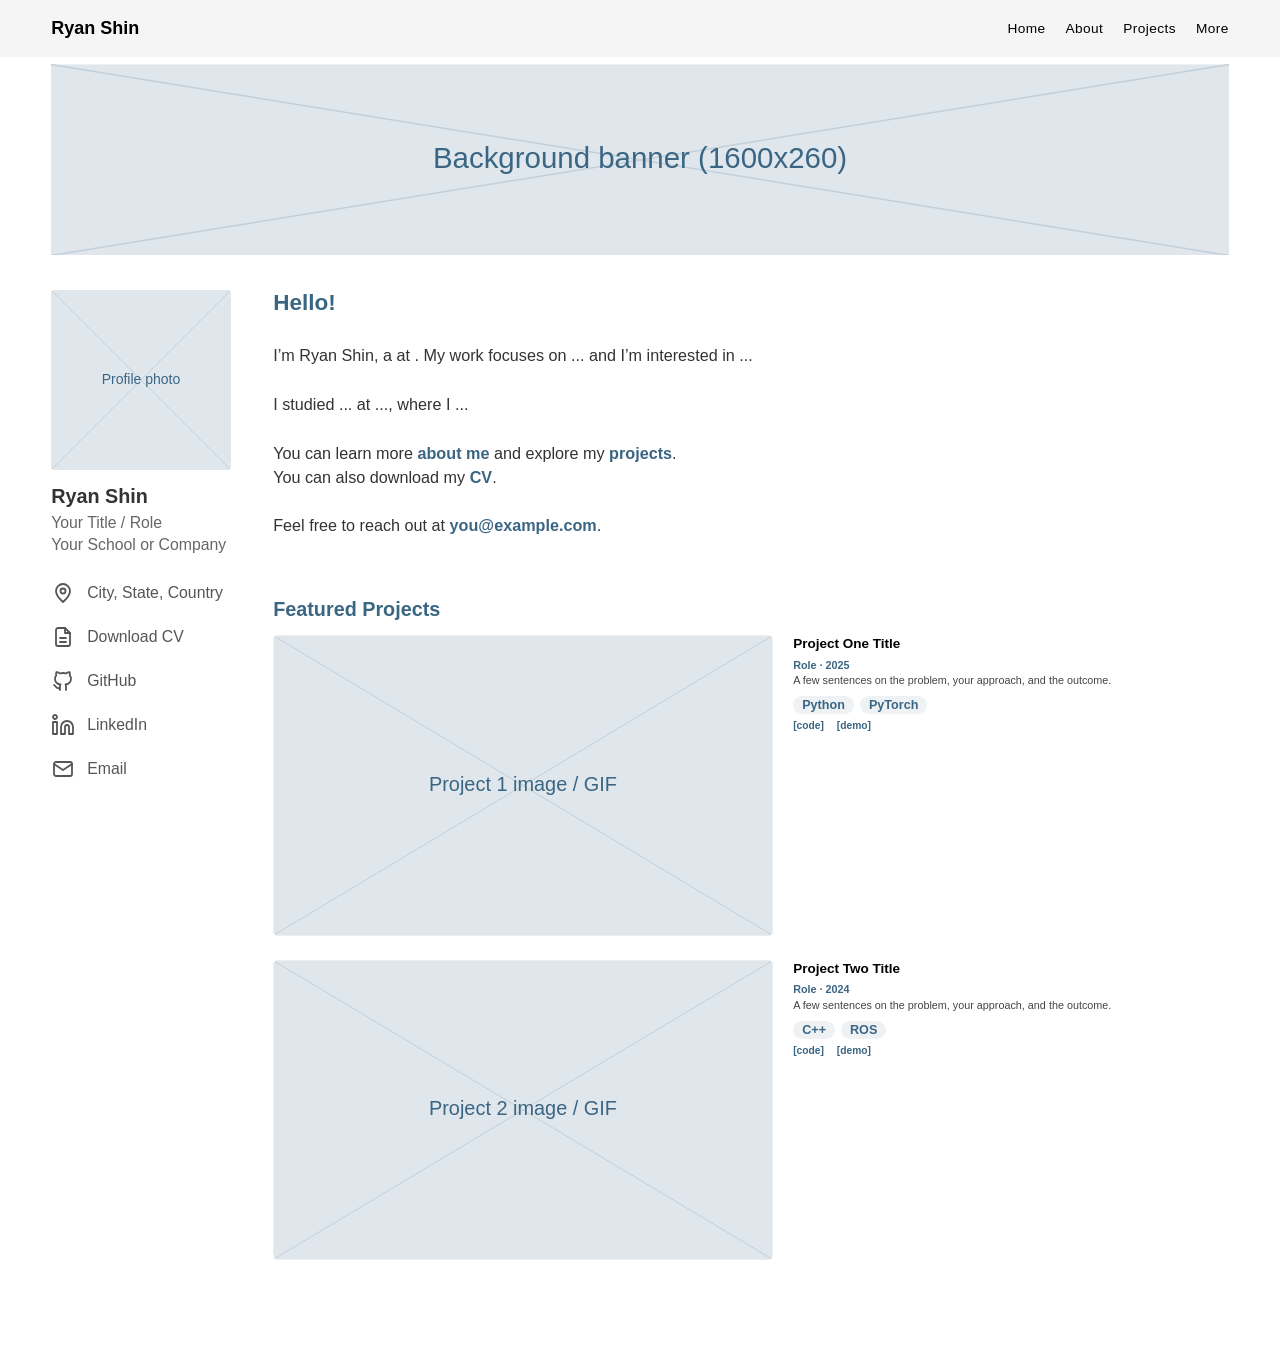
==== index.html @ 27a2eb21 "current" ====
<!DOCTYPE html>
<html lang="en">
<head>
  <meta charset="UTF-8" />
  <title>Ryan Shin</title>
  <meta name="viewport" content="width=device-width, initial-scale=1.0" />
  <meta name="description" content="Ryan Shin - personal website. TODO: write a one-sentence description of yourself." />
  <link rel="stylesheet" href="assets/css/style.css" />
</head>

<body class="home-page">
  <header class="top-nav">
    <div class="top-nav-inner">
      <a class="site-title" href="index.html">Ryan Shin</a>

      <nav class="nav-links">
        <a href="index.html">Home</a>
        <a href="about.html">About</a>
        <a href="projects.html" class="desktop-only">Projects</a>
        <a href="more.html" class="desktop-only">More</a>

        <button class="hamburger-btn" aria-label="Menu" type="button">
          <span></span><span></span><span></span>
        </button>
      </nav>
    </div>

    <div class="mobile-dropdown" id="mobileMenu">
      <a href="index.html">Home</a>
      <a href="about.html">About</a>
      <a href="projects.html">Projects</a>
      <a href="more.html">More</a>
    </div>
  </header>

  <!-- Banner image: replace assets/img/background.svg (or point to a .jpg) -->
  <div class="background">
    <div class="background-inner">
      <img src="assets/img/background.svg" alt="Background image" class="background-img" />
    </div>
  </div>

  <div class="page-wrapper" id="home">
    <aside class="sidebar">
      <div class="profile-card">
        <!-- Profile photo: replace assets/img/profile.svg (or point to a .jpg) -->
        <img src="assets/img/profile.svg" alt="Profile photo of Ryan Shin" class="profile-photo" />
        <div class="profile-name">Ryan Shin</div>

        <div class="profile-role">
          Your Title / Role<br />
          Your School or Company
        </div>

        <button class="related-links-btn" id="relatedLinksBtn">Related Links</button>

        <ul class="profile-info" id="profileInfoList">
          <li>
            <img src="assets/img/map_pin_icon.svg" alt="Location" class="inline-icon" />
            <span>City, State, Country</span>
          </li>

          <li>
            <a href="assets/files/cv.pdf" target="_blank" rel="noopener noreferrer" class="sidebar-link">
              <img src="assets/img/cv_icon.svg" alt="CV" class="inline-icon" />
              Download CV
            </a>
          </li>

          <li>
            <a href="https://github.com/ryan-shin14" target="_blank" rel="noopener noreferrer" class="sidebar-link">
              <img src="assets/img/github_icon.svg" alt="GitHub" class="inline-icon" />
              GitHub
            </a>
          </li>

          <li>
            <a href="https://www.linkedin.com/in/your-handle/" target="_blank" rel="noopener noreferrer" class="sidebar-link">
              <img src="assets/img/linkedin_icon.svg" alt="LinkedIn" class="inline-icon" />
              LinkedIn
            </a>
          </li>

          <li>
            <a href="mailto:you@example.com" class="sidebar-link">
              <img src="assets/img/mail_icon.svg" alt="Email" class="inline-icon" />
              Email
            </a>
          </li>
        </ul>
      </div>
    </aside>

    <main class="content">
      <section class="section" id="about">
        <h2 class="section-title">Hello!</h2>

        <p>
          I’m Ryan Shin, a <!-- TODO: role --> at <!-- TODO: school / company -->.
          <!-- TODO: 2-3 sentences on what you work on and what you care about. -->
          My work focuses on ... and I’m interested in ...
        </p>

        <p>
          <!-- TODO: background sentence (education, past experience, etc.) -->
          I studied ... at ..., where I ...
        </p>

        <p>
          You can learn more <a href="about.html">about me</a> and explore my
          <a href="projects.html">projects</a>.<br />
          You can also download my
          <a href="assets/files/cv.pdf" target="_blank" rel="noopener noreferrer">CV</a>.
        </p>

        <p>
          Feel free to reach out at
          <a href="mailto:you@example.com">you@example.com</a>.
        </p>
      </section>

      <section class="section" id="featured">
        <h2 class="section-title">Featured Projects</h2>

        <div class="highlight-list">
          <article class="highlight-item">
            <img src="assets/img/project1.svg" alt="Project One Title" class="highlight-thumb" />
            <div>
              <div class="highlight-title">Project One Title</div>
              <div class="highlight-authors">
                <span class="highlight-bold-blue">Role &middot; 2025</span><br />
                A few sentences on the problem, your approach, and the outcome.
              </div>
              <div class="tag-list"><span class="tag">Python</span><span class="tag">PyTorch</span></div>
              <div class="highlight-links">
                <a href="https://github.com/ryan-shin14" target="_blank" rel="noopener noreferrer">[code]</a>
                <a href="#" target="_blank" rel="noopener noreferrer">[demo]</a>
              </div>
            </div>
          </article>

          <article class="highlight-item">
            <img src="assets/img/project2.svg" alt="Project Two Title" class="highlight-thumb" />
            <div>
              <div class="highlight-title">Project Two Title</div>
              <div class="highlight-authors">
                <span class="highlight-bold-blue">Role &middot; 2024</span><br />
                A few sentences on the problem, your approach, and the outcome.
              </div>
              <div class="tag-list"><span class="tag">C++</span><span class="tag">ROS</span></div>
              <div class="highlight-links">
                <a href="https://github.com/ryan-shin14" target="_blank" rel="noopener noreferrer">[code]</a>
                <a href="#" target="_blank" rel="noopener noreferrer">[demo]</a>
              </div>
            </div>
          </article>

        </div>
      </section>
    </main>
  </div>

  <script src="assets/js/main.js"></script>
</body>
</html>
---- assets/css/style.css ----
/* =========================================================
   assets/css/style.css
   ========================================================= */

/* =========================
   Global / Variables
   ========================= */
:root{
  --bg:#ffffff;
  --text:#333;
  --accent:#007acc;
  --navbar-bg:#f5f5f5;

  /* Shared heading / link color: change this to re-theme the site */
  --unified-blue:#3b6683;

  /* Container width */
  --container-max:1600px;
  --container-side-pad:clamp(16px,2vw,40px);
  --container-width:min(var(--container-max),96vw);

  /* Fixed header height */
  --nav-h:56px;

  /* Modal */
  --modal-radius:12px;
}

*{box-sizing:border-box;margin:0;padding:0;}

/* Fluid font size */
html{
  font-size:clamp(15px,0.35vw + 14px,18px);
  -webkit-text-size-adjust:100%;
  text-size-adjust:100%;
}

html,body{height:100%;}

body{
  font-family:-apple-system,BlinkMacSystemFont,"Segoe UI",Roboto,"Helvetica Neue",Arial,sans-serif;
  background:var(--bg);
  color:var(--text);
  overflow-x:hidden;
  padding-top:var(--nav-h); /* room for fixed header */
}

body.modal-open{ overflow:hidden; }

a{color:var(--accent);text-decoration:none;}
a:hover{text-decoration:underline;}

/* =========================
   Top Navigation (fixed)
   ========================= */
.top-nav{
  position:fixed;
  top:0;left:0;right:0;
  z-index:100;
  background:var(--navbar-bg);
  transition:background-color .2s ease;
  border-bottom:1px solid transparent;
}

.top-nav.scrolled{
  background:#f0f0f0;
  border-bottom:1px solid #eaeaea;
}

.top-nav-inner{
  max-width:var(--container-width);
  margin:0 auto;
  height:var(--nav-h);
  padding:0 var(--container-side-pad);
  display:flex;
  align-items:center;
  justify-content:space-between;
}

.site-title{
  font-weight:600;
  font-size:1rem;
  color:#000;
  text-decoration:none;
}
.site-title:hover{ text-decoration:none; opacity:.9; }

.nav-links{
  display:flex;
  align-items:center;
}

.nav-links a{
  margin-left:20px;
  font-size:.76rem;
  color:#000;
  letter-spacing:.03em;
}

/* Mobile-only elements */
.hamburger-btn{
  display:none;
  flex-direction:column;
  justify-content:space-between;
  width:24px;
  height:18px;
  background:none;
  border:none;
  cursor:pointer;
  padding:0;
  margin-left:20px;
}
.hamburger-btn span{
  width:100%;
  height:2px;
  background-color:#333;
  border-radius:2px;
}

.mobile-dropdown{ display:none; }

/* =========================
   Background banner
   ========================= */
.background{ width:100%; background:#fff; }

.background-inner{
  max-width:var(--container-width);
  margin:8px auto 0;
  padding:0 var(--container-side-pad);
}

.background-img{
  width:100%;
  display:block;
  max-height:260px;
  object-fit:cover;
}

/* =========================
   Layout
   ========================= */
.page-wrapper{
  max-width:var(--container-width);
  margin:0 auto;
  padding:35px var(--container-side-pad) 60px;
  display:grid;
  grid-template-columns:220px 1fr;
  gap:2px;
}

.sidebar{ position:relative; }

.profile-card{
  position:sticky;
  top:calc(var(--nav-h) + 32px);
  background:transparent;
  padding:0;
  text-align:left;
}

.profile-photo{
  display:block;
  max-width:180px;
  width:100%;
  border-radius:4px;
  object-fit:cover;
  margin:0 0 15px 0;
}

.profile-name{
  font-weight:700;
  font-size:1.1rem;
  margin-bottom:4px;
}

.profile-role{
  font-size:clamp(.78rem,.25vw + .70rem,.95rem);
  color:#666;
  margin-bottom:24px;
  line-height:1.4;
}

/* Mobile-only button */
.related-links-btn{
  display:none;
  width:100%;
  padding:10px;
  background-color:#fff;
  border:1px solid #ccc;
  border-radius:4px;
  font-size:.9rem;
  font-weight:600;
  color:#333;
  cursor:pointer;
  text-align:center;
  margin-bottom:15px;
}

.profile-info{
  list-style:none;
  font-size:clamp(.78rem,.25vw + .70rem,.95rem);
  color:#555;
  display:flex;
  flex-direction:column;
  gap:20px;
}

.profile-info li{
  display:flex;
  align-items:center;
  gap:12px;
}

.inline-icon{
  width:24px;
  height:24px;
  object-fit:contain;
  flex-shrink:0;
}

.sidebar-link{
  color:#555;
  text-decoration:none;
  display:flex;
  align-items:center;
  gap:12px;
  font-size:inherit;
}
.sidebar-link:hover{
  color:var(--accent);
  text-decoration:underline;
}

.content{ min-width:0; }

/* =========================
   Sections / Typography
   ========================= */
.section{ margin-bottom:40px; }
.section + .section{ margin-top:16px; }

.section-title{
  font-size:1.1rem;
  font-weight:700;
  margin-bottom:14px;
  color:var(--unified-blue);
}

.section p{
  font-size:.9rem;
  line-height:1.7;
  margin-bottom:.7em;
}

/* Home "Hello!" section */
#about .section-title{
  margin-bottom:1.2em;
  font-size:1.25rem;
}
#about a{
  font-weight:750;
  color:var(--unified-blue);
}
#about p{
  line-height:1.5;
  margin-bottom:1.5em;
  text-align:left;
}

#featured{ margin-top:60px; }
#featured .section-title{ font-weight:650; }

/* Subpage titles */
.about-page .section-title,
.projects-page .section-title,
.more-page .section-title{ font-weight:650; }

/* =========================
   Featured / project list (Home + Projects)
   ========================= */
.highlight-list{
  display:flex;
  flex-direction:column;
  gap:24px;
}

.highlight-item{
  display:grid;
  grid-template-columns:500px 1fr;
  gap:20px;
  align-items:start;
}

.highlight-thumb{
  width:100%;
  border-radius:4px;
  object-fit:cover;
  display:block;
  border:1px solid #eee;
}

.highlight-title{
  font-weight:600;
  font-size:.75rem;
  margin-bottom:4px;
  color:#000;
  line-height:1.4;
}

.highlight-authors{
  font-size:.6rem;
  color:#444;
  margin-bottom:6px;
  line-height:1.4;
}

.highlight-bold-blue{
  font-weight:750;
  color:var(--unified-blue);
}

.highlight-links{
  margin-top:6px;
  font-size:.57rem;
}
.highlight-links a{
  margin-right:10px;
  font-weight:600;
  color:var(--unified-blue);
}

/* Larger text variant used on the Projects page */
.projects-page .highlight-title{ font-size:.95rem; }
.projects-page .highlight-authors{ font-size:.8rem; line-height:1.6; }
.projects-page .highlight-links{ font-size:.8rem; }

.tag-list{
  display:flex;
  flex-wrap:wrap;
  gap:6px;
  margin:8px 0 2px;
}
.tag{
  font-size:.7rem;
  padding:2px 9px;
  border-radius:999px;
  background:#eef2f5;
  color:var(--unified-blue);
  font-weight:600;
}

/* =========================
   CV-style tables (About)
   ========================= */
.cv-table{
  width:100%;
  border-collapse:collapse;
  background:#fff;
}

.cv-table thead th{
  text-align:left;
  background:#f0f0f0;
  color:#333;
  font-weight:700;
  font-size:.9rem;
  padding:12px 14px;
  border-bottom:2px solid #cfcfcf;
}

.cv-table tbody td{
  padding:14px;
  border-bottom:1px solid #d9d9d9;
  vertical-align:top;
  font-size:.9rem;
}

.cv-period{
  width:140px;
  color:#555;
  font-weight:500;
  white-space:nowrap;
}

.cv-role{
  font-weight:750;
  color:var(--unified-blue);
  margin-bottom:4px;
}

.cv-line{ color:#444; margin-top:2px; }
.cv-muted{ color:#666; margin-top:4px; }

.cv-bullets{
  margin-top:6px;
  margin-left:1.2rem;
  padding-left:0;
}
.cv-bullets li{ margin:3px 0; }

.interest-list{
  margin-left:1.2rem;
  padding-left:1.2rem;
  font-size:.9rem;
}
.interest-list li{ margin:4px 0; }

/* =========================
   Photo grid (More page)
   ========================= */
.photo-grid{
  display:grid;
  grid-template-columns:1fr 1fr;
  gap:22px;
  width:75%;
  align-items:start;
}

figure.photo-card{ margin:0; min-width:0; }

.photo-card img{
  width:100%;
  display:block;
  border-radius:8px;
  aspect-ratio:16 / 9;
  object-fit:cover;
  background:#eee;
}

.photo-caption{
  margin-top:10px;
  font-size:.9rem;
  line-height:1.7;
  font-weight:650;
  color:#111;
}

/* =========================
   Popup / Modal
   ========================= */
.ui-backdrop{
  position:fixed;
  inset:0;
  background:rgba(0,0,0,.32);
  z-index:900;
  display:none;
  opacity:0;
  transition:opacity 160ms ease;
  touch-action:manipulation;
}
.ui-backdrop.show{ opacity:1; }

.ui-modal{
  position:fixed;
  left:50%;
  top:14vh;
  transform:translateX(-50%);
  width:min(520px,calc(100vw - 24px));
  background:#fff;
  border-radius:var(--modal-radius);
  box-shadow:0 10px 30px rgba(0,0,0,.18);
  z-index:950;
  display:none;
  overflow:hidden;
}
.ui-modal.open{ display:block; }

.ui-modal-header{
  display:flex;
  align-items:center;
  justify-content:space-between;
  padding:12px 14px;
  border-bottom:1px solid #eee;
}

.ui-modal-title{
  font-weight:700;
  font-size:.95rem;
  color:#111;
}

.ui-close-btn{
  border:1px solid #ddd;
  background:#fff;
  padding:6px 10px;
  border-radius:8px;
  font-size:.85rem;
  cursor:pointer;
}
.ui-close-btn:hover{ background:#f7f7f7; }

.ui-modal-body{ padding:14px; }

.modal-list{
  list-style:none;
  display:flex;
  flex-direction:column;
  gap:14px;
}
.modal-list li{
  display:flex;
  align-items:center;
  gap:12px;
  font-size:.95rem;
}

/* =========================
   Responsive (<= 900px)
   ========================= */
@media (max-width:900px){

  .page-wrapper{
    grid-template-columns:1fr;
    padding:12px var(--container-side-pad) 40px;
    gap:20px;
  }

  .background-inner{ margin:0 auto 0; }

  .background-img{
    height:110px;
    object-fit:cover;
  }

  /* Nav */
  .nav-links a.desktop-only{ display:none; }
  .hamburger-btn{ display:flex; }

  .mobile-dropdown{
    position:fixed;
    top:calc(var(--nav-h) + 8px);
    right:12px;
    left:12px;
    display:none;
    flex-direction:column;
    gap:14px;
    background:#fff;
    border:1px solid #e6e6e6;
    border-radius:var(--modal-radius);
    padding:12px 14px 14px;
    box-shadow:0 10px 30px rgba(0,0,0,.14);
    z-index:950;
  }
  .mobile-dropdown.open{ display:flex; }
  .mobile-dropdown a{
    font-size:1rem;
    color:#111;
    font-weight:600;
    padding:6px 2px;
  }

  /* Profile card */
  .profile-card{
    position:relative;
    top:0;
    border-bottom:1px solid #eee;
    padding-bottom:18px;
    margin-top:0;
    margin-bottom:6px;
  }

  .profile-photo{ max-width:90px; }

  .profile-role{
    font-size:clamp(.95rem,1.2vw + .8rem,1.05rem);
  }

  .related-links-btn{
    display:block;
    position:absolute;
    top:0;
    right:0;
    width:auto;
    min-width:120px;
    margin:0;
    padding:6px 12px;
  }

  /* Links move into the "Related Links" modal on mobile */
  .profile-info{ display:none; }

  /* Content */
  .section-title{ font-size:1.3rem; }

  .section p,
  .cv-table tbody td,
  .interest-list{
    font-size:1rem;
    text-align:left;
  }

  .highlight-item{
    grid-template-columns:1fr;
    gap:10px;
  }
  .highlight-title,
  .projects-page .highlight-title{ font-size:1rem; }
  .highlight-authors,
  .projects-page .highlight-authors{ font-size:.85rem; }
  .highlight-links,
  .projects-page .highlight-links{ font-size:.85rem; }

  .photo-grid{
    grid-template-columns:1fr;
    width:100%;
  }
  .photo-caption{ font-size:1rem; }

  .ui-modal{
    top:12vh;
    width:min(560px,calc(100vw - 24px));
  }

  .cv-period{
    width:96px;
    white-space:nowrap;
  }
}
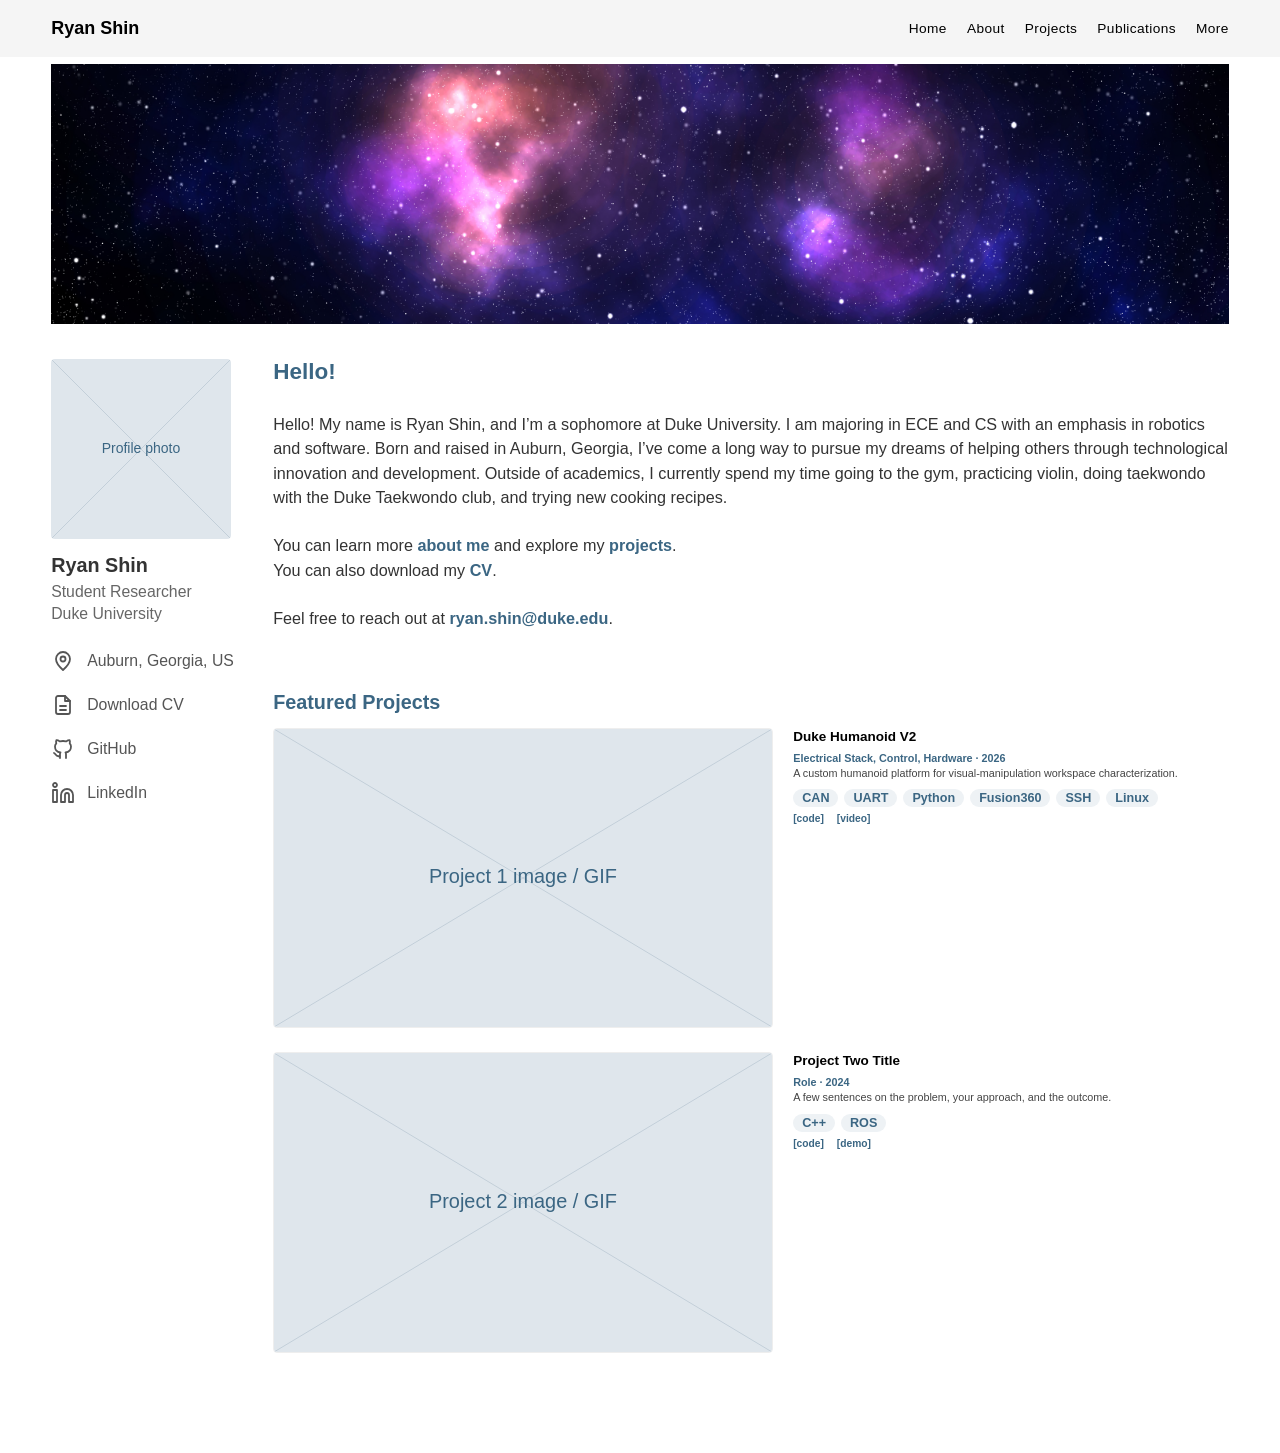
==== commit 052fed10: "new changes" ====
--- a/index.html
+++ b/index.html
@@ -17,6 +17,7 @@
         <a href="index.html">Home</a>
         <a href="about.html">About</a>
         <a href="projects.html" class="desktop-only">Projects</a>
+        <a href="publications.html" class="desktop-only">Publications</a>
         <a href="more.html" class="desktop-only">More</a>
 
         <button class="hamburger-btn" aria-label="Menu" type="button">
@@ -29,6 +30,7 @@
       <a href="index.html">Home</a>
       <a href="about.html">About</a>
       <a href="projects.html">Projects</a>
+      <a href="publications.html">Publications</a>
       <a href="more.html">More</a>
     </div>
   </header>
@@ -36,7 +38,7 @@
   <!-- Banner image: replace assets/img/background.svg (or point to a .jpg) -->
   <div class="background">
     <div class="background-inner">
-      <img src="assets/img/background.svg" alt="Background image" class="background-img" />
+      <img src="assets/img/background.jpg" alt="Background image" class="background-img" />
     </div>
   </div>
 
@@ -48,8 +50,8 @@
         <div class="profile-name">Ryan Shin</div>
 
         <div class="profile-role">
-          Your Title / Role<br />
-          Your School or Company
+          Student Researcher<br />
+          Duke University
         </div>
 
         <button class="related-links-btn" id="relatedLinksBtn">Related Links</button>
@@ -57,7 +59,7 @@
         <ul class="profile-info" id="profileInfoList">
           <li>
             <img src="assets/img/map_pin_icon.svg" alt="Location" class="inline-icon" />
-            <span>City, State, Country</span>
+            <span>Auburn, Georgia, US</span>
           </li>
 
           <li>
@@ -75,16 +77,9 @@
           </li>
 
           <li>
-            <a href="https://www.linkedin.com/in/your-handle/" target="_blank" rel="noopener noreferrer" class="sidebar-link">
+            <a href="https://www.linkedin.com/in/ryan-shin-55186725b/" target="_blank" rel="noopener noreferrer" class="sidebar-link">
               <img src="assets/img/linkedin_icon.svg" alt="LinkedIn" class="inline-icon" />
               LinkedIn
-            </a>
-          </li>
-
-          <li>
-            <a href="mailto:you@example.com" class="sidebar-link">
-              <img src="assets/img/mail_icon.svg" alt="Email" class="inline-icon" />
-              Email
             </a>
           </li>
         </ul>
@@ -96,14 +91,16 @@
         <h2 class="section-title">Hello!</h2>
 
         <p>
-          I’m Ryan Shin, a <!-- TODO: role --> at <!-- TODO: school / company -->.
-          <!-- TODO: 2-3 sentences on what you work on and what you care about. -->
-          My work focuses on ... and I’m interested in ...
-        </p>
-
-        <p>
-          <!-- TODO: background sentence (education, past experience, etc.) -->
-          I studied ... at ..., where I ...
+          Hello! My name is Ryan Shin, and I’m a 
+          sophomore at Duke University. I am majoring in 
+          ECE and CS with an emphasis in robotics and 
+          software. Born and raised in Auburn, Georgia, 
+          I’ve come a long way to pursue my dreams of 
+          helping others through technological innovation 
+          and development. Outside of academics, I 
+          currently spend my time going to the gym, 
+          practicing violin, doing taekwondo with the Duke Taekwondo club, 
+          and trying new cooking recipes. 
         </p>
 
         <p>
@@ -115,7 +112,7 @@
 
         <p>
           Feel free to reach out at
-          <a href="mailto:you@example.com">you@example.com</a>.
+          <a href="mailto:you@example.com">ryan.shin@duke.edu</a>.
         </p>
       </section>
 
@@ -126,15 +123,15 @@
           <article class="highlight-item">
             <img src="assets/img/project1.svg" alt="Project One Title" class="highlight-thumb" />
             <div>
-              <div class="highlight-title">Project One Title</div>
+              <div class="highlight-title">Duke Humanoid V2</div>
               <div class="highlight-authors">
-                <span class="highlight-bold-blue">Role &middot; 2025</span><br />
-                A few sentences on the problem, your approach, and the outcome.
+                <span class="highlight-bold-blue">Electrical Stack, Control, Hardware &middot; 2026</span><br />
+                A custom humanoid platform for visual-manipulation workspace characterization.
               </div>
-              <div class="tag-list"><span class="tag">Python</span><span class="tag">PyTorch</span></div>
+              <div class="tag-list"><span class="tag">CAN </span><span class="tag">UART</span><span class="tag">Python</span><span class="tag">Fusion360</span><span class="tag">SSH</span><span class="tag">Linux</span></div>
               <div class="highlight-links">
-                <a href="https://github.com/ryan-shin14" target="_blank" rel="noopener noreferrer">[code]</a>
-                <a href="#" target="_blank" rel="noopener noreferrer">[demo]</a>
+                <a href="https://github.com/generalroboticslab/duke_humanoid_v2" target="_blank" rel="noopener noreferrer">[code]</a>
+                <a href="https://www.youtube.com/watch?v=tKMAzhqL58o" target="_blank" rel="noopener noreferrer">[video]</a>
               </div>
             </div>
           </article>
--- a/assets/css/style.css
+++ b/assets/css/style.css
@@ -407,6 +407,20 @@
 .interest-list li{ margin:4px 0; }
 
 /* =========================
+   Publications page
+   ========================= */
+.publications-page .section-title{ font-weight:650; }
+.publications-page .cv-period{ width:96px; }
+.publications-page .cv-table tbody td{ line-height:1.55; }
+
+.pdf-link{
+  margin-left:8px;
+  font-weight:400;
+  font-size:.67em;
+  color:var(--unified-blue);
+}
+
+/* =========================
    Photo grid (More page)
    ========================= */
 .photo-grid{
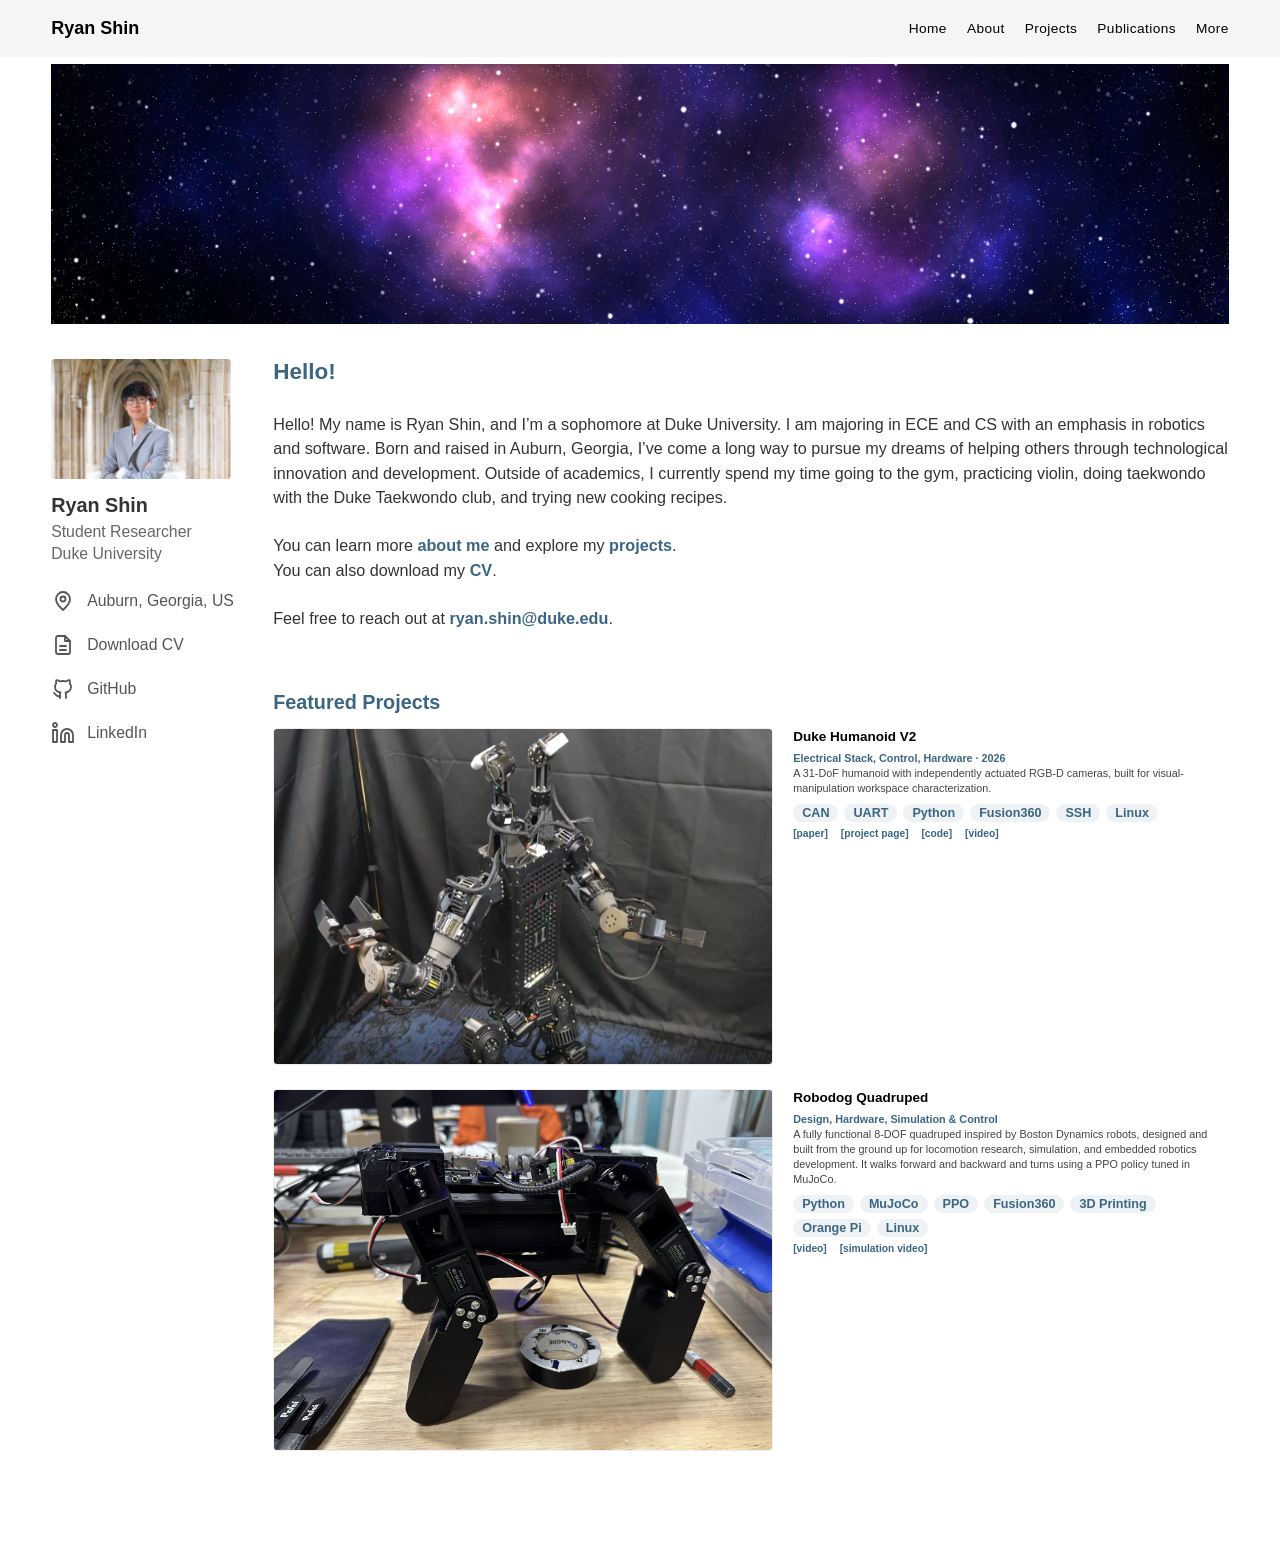
==== commit 92194739: "new new changes" ====
--- a/index.html
+++ b/index.html
@@ -45,8 +45,8 @@
   <div class="page-wrapper" id="home">
     <aside class="sidebar">
       <div class="profile-card">
-        <!-- Profile photo: replace assets/img/profile.svg (or point to a .jpg) -->
-        <img src="assets/img/profile.svg" alt="Profile photo of Ryan Shin" class="profile-photo" />
+        <!-- Profile photo: assets/img/IMG_4295.JPG -->
+        <img src="assets/img/IMG_4295.JPG" alt="Profile photo of Ryan Shin" class="profile-photo" />
         <div class="profile-name">Ryan Shin</div>
 
         <div class="profile-role">
@@ -112,7 +112,7 @@
 
         <p>
           Feel free to reach out at
-          <a href="mailto:you@example.com">ryan.shin@duke.edu</a>.
+          <a href="mailto:ryan.shin@duke.edu">ryan.shin@duke.edu</a>.
         </p>
       </section>
 
@@ -121,15 +121,17 @@
 
         <div class="highlight-list">
           <article class="highlight-item">
-            <img src="assets/img/project1.svg" alt="Project One Title" class="highlight-thumb" />
+            <img src="assets/img/rob.png" alt="Duke Humanoid V2" class="highlight-thumb" />
             <div>
               <div class="highlight-title">Duke Humanoid V2</div>
               <div class="highlight-authors">
                 <span class="highlight-bold-blue">Electrical Stack, Control, Hardware &middot; 2026</span><br />
-                A custom humanoid platform for visual-manipulation workspace characterization.
+                A 31-DoF humanoid with independently actuated RGB-D cameras, built for visual-manipulation workspace characterization.
               </div>
-              <div class="tag-list"><span class="tag">CAN </span><span class="tag">UART</span><span class="tag">Python</span><span class="tag">Fusion360</span><span class="tag">SSH</span><span class="tag">Linux</span></div>
+              <div class="tag-list"><span class="tag">CAN</span><span class="tag">UART</span><span class="tag">Python</span><span class="tag">Fusion360</span><span class="tag">SSH</span><span class="tag">Linux</span></div>
               <div class="highlight-links">
+                <a href="https://arxiv.org/abs/2609.08905" target="_blank" rel="noopener noreferrer">[paper]</a>
+                <a href="https://generalroboticslab.com/DukeHumanoidV2" target="_blank" rel="noopener noreferrer">[project page]</a>
                 <a href="https://github.com/generalroboticslab/duke_humanoid_v2" target="_blank" rel="noopener noreferrer">[code]</a>
                 <a href="https://www.youtube.com/watch?v=tKMAzhqL58o" target="_blank" rel="noopener noreferrer">[video]</a>
               </div>
@@ -137,17 +139,17 @@
           </article>
 
           <article class="highlight-item">
-            <img src="assets/img/project2.svg" alt="Project Two Title" class="highlight-thumb" />
+            <img src="assets/img/quad.png" alt="Robodog Quadruped" class="highlight-thumb" />
             <div>
-              <div class="highlight-title">Project Two Title</div>
+              <div class="highlight-title">Robodog Quadruped</div>
               <div class="highlight-authors">
-                <span class="highlight-bold-blue">Role &middot; 2024</span><br />
-                A few sentences on the problem, your approach, and the outcome.
+                <span class="highlight-bold-blue">Design, Hardware, Simulation &amp; Control</span><br />
+                A fully functional 8-DOF quadruped inspired by Boston Dynamics robots, designed and built from the ground up for locomotion research, simulation, and embedded robotics development. It walks forward and backward and turns using a PPO policy tuned in MuJoCo.
               </div>
-              <div class="tag-list"><span class="tag">C++</span><span class="tag">ROS</span></div>
+              <div class="tag-list"><span class="tag">Python</span><span class="tag">MuJoCo</span><span class="tag">PPO</span><span class="tag">Fusion360</span><span class="tag">3D Printing</span><span class="tag">Orange Pi</span><span class="tag">Linux</span></div>
               <div class="highlight-links">
-                <a href="https://github.com/ryan-shin14" target="_blank" rel="noopener noreferrer">[code]</a>
-                <a href="#" target="_blank" rel="noopener noreferrer">[demo]</a>
+                <a href="https://www.youtube.com/watch?v=0yVlB9gpSnM" target="_blank" rel="noopener noreferrer">[video]</a>
+                <a href="https://www.youtube.com/watch?v=RdS5UPA_Ppw" target="_blank" rel="noopener noreferrer">[simulation video]</a>
               </div>
             </div>
           </article>
--- a/assets/css/style.css
+++ b/assets/css/style.css
@@ -418,6 +418,43 @@
   font-weight:400;
   font-size:.67em;
   color:var(--unified-blue);
+}
+
+/* =========================
+   Embedded videos (Projects page)
+   ========================= */
+.video-grid{
+  display:grid;
+  grid-template-columns:1fr 1fr;
+  gap:22px;
+  width:75%;
+  align-items:start;
+}
+
+figure.video-card{ margin:0; min-width:0; }
+
+.video-frame{
+  position:relative;
+  width:100%;
+  aspect-ratio:16 / 9;
+  background:#000;
+  border-radius:8px;
+  overflow:hidden;
+}
+.video-frame iframe{
+  position:absolute;
+  inset:0;
+  width:100%;
+  height:100%;
+  border:0;
+}
+
+.video-caption{
+  margin-top:10px;
+  font-size:.9rem;
+  line-height:1.7;
+  font-weight:650;
+  color:#111;
 }
 
 /* =========================
@@ -615,6 +652,12 @@
   .highlight-links,
   .projects-page .highlight-links{ font-size:.85rem; }
 
+  .video-grid{
+    grid-template-columns:1fr;
+    width:100%;
+  }
+  .video-caption{ font-size:1rem; }
+
   .photo-grid{
     grid-template-columns:1fr;
     width:100%;
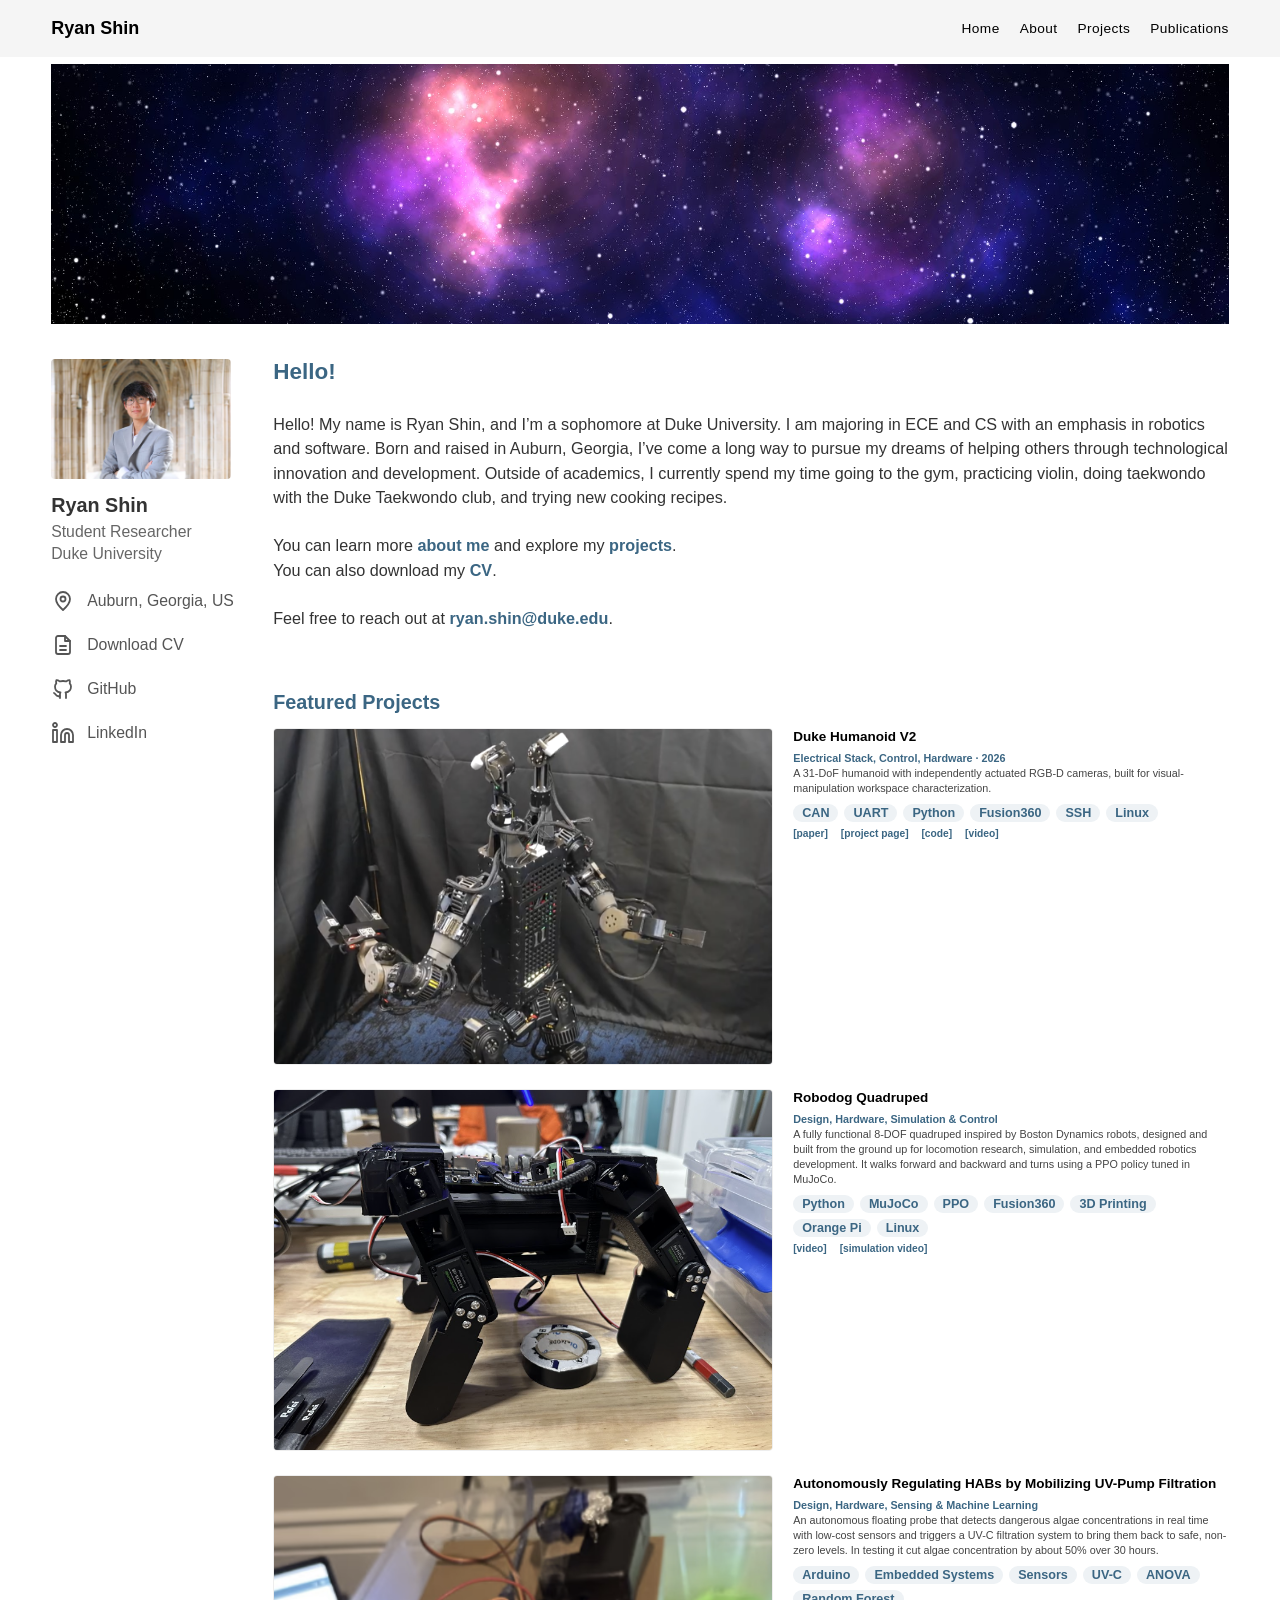
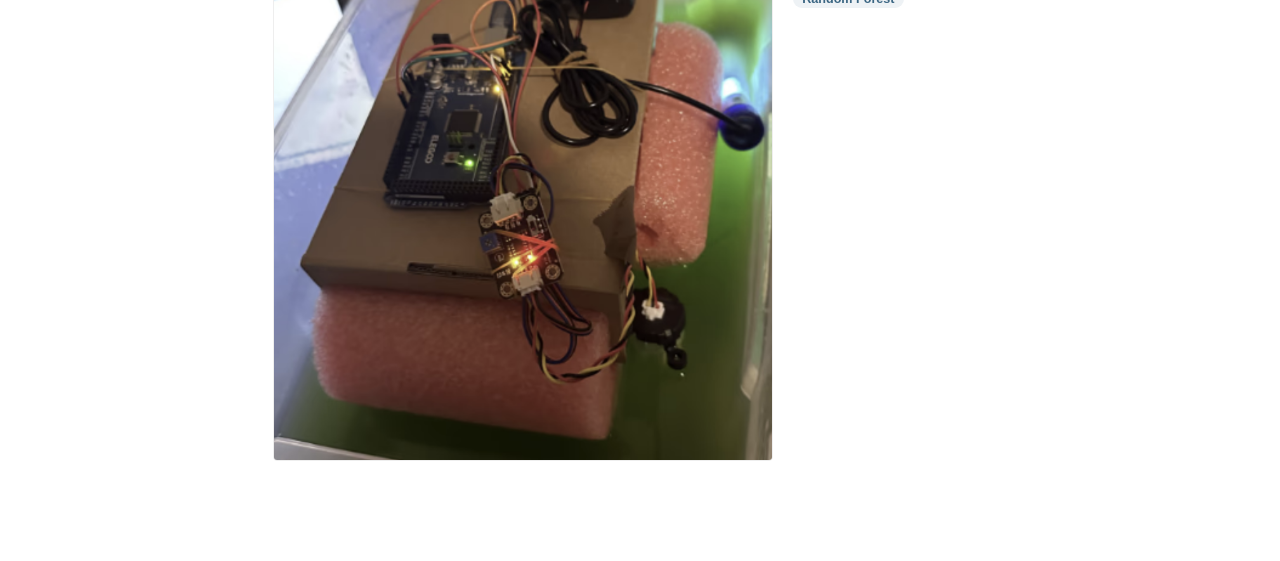
==== commit 5f71481a: "new new new changes" ====
--- a/index.html
+++ b/index.html
@@ -18,7 +18,6 @@
         <a href="about.html">About</a>
         <a href="projects.html" class="desktop-only">Projects</a>
         <a href="publications.html" class="desktop-only">Publications</a>
-        <a href="more.html" class="desktop-only">More</a>
 
         <button class="hamburger-btn" aria-label="Menu" type="button">
           <span></span><span></span><span></span>
@@ -31,22 +30,21 @@
       <a href="about.html">About</a>
       <a href="projects.html">Projects</a>
       <a href="publications.html">Publications</a>
-      <a href="more.html">More</a>
     </div>
   </header>
 
   <!-- Banner image: replace assets/img/background.svg (or point to a .jpg) -->
   <div class="background">
     <div class="background-inner">
-      <img src="assets/img/background.jpg" alt="Background image" class="background-img" />
+      <img src="assets/img/banner.jpg" alt="Background image" class="background-img" />
     </div>
   </div>
 
   <div class="page-wrapper" id="home">
     <aside class="sidebar">
       <div class="profile-card">
-        <!-- Profile photo: assets/img/IMG_4295.JPG -->
-        <img src="assets/img/IMG_4295.JPG" alt="Profile photo of Ryan Shin" class="profile-photo" />
+        <!-- Profile photo: assets/img/profile.jpg -->
+        <img src="assets/img/profile.jpg" alt="Profile photo of Ryan Shin" class="profile-photo" />
         <div class="profile-name">Ryan Shin</div>
 
         <div class="profile-role">
@@ -154,6 +152,18 @@
             </div>
           </article>
 
+          <article class="highlight-item">
+            <img src="assets/img/algae.png" alt="Floating algae-monitoring probe on a pool noodle frame" class="highlight-thumb" />
+            <div>
+              <div class="highlight-title">Autonomously Regulating HABs by Mobilizing UV-Pump Filtration</div>
+              <div class="highlight-authors">
+                <span class="highlight-bold-blue">Design, Hardware, Sensing &amp; Machine Learning</span><br />
+                An autonomous floating probe that detects dangerous algae concentrations in real time with low-cost sensors and triggers a UV-C filtration system to bring them back to safe, non-zero levels. In testing it cut algae concentration by about 50% over 30 hours.
+              </div>
+              <div class="tag-list"><span class="tag">Arduino</span><span class="tag">Embedded Systems</span><span class="tag">Sensors</span><span class="tag">UV-C</span><span class="tag">ANOVA</span><span class="tag">Random Forest</span></div>
+            </div>
+          </article>
+
         </div>
       </section>
     </main>
--- a/assets/css/style.css
+++ b/assets/css/style.css
@@ -273,8 +273,7 @@
 
 /* Subpage titles */
 .about-page .section-title,
-.projects-page .section-title,
-.more-page .section-title{ font-weight:650; }
+.projects-page .section-title{ font-weight:650; }
 
 /* =========================
    Featured / project list (Home + Projects)
@@ -450,36 +449,6 @@
 }
 
 .video-caption{
-  margin-top:10px;
-  font-size:.9rem;
-  line-height:1.7;
-  font-weight:650;
-  color:#111;
-}
-
-/* =========================
-   Photo grid (More page)
-   ========================= */
-.photo-grid{
-  display:grid;
-  grid-template-columns:1fr 1fr;
-  gap:22px;
-  width:75%;
-  align-items:start;
-}
-
-figure.photo-card{ margin:0; min-width:0; }
-
-.photo-card img{
-  width:100%;
-  display:block;
-  border-radius:8px;
-  aspect-ratio:16 / 9;
-  object-fit:cover;
-  background:#eee;
-}
-
-.photo-caption{
   margin-top:10px;
   font-size:.9rem;
   line-height:1.7;
@@ -658,12 +627,6 @@
   }
   .video-caption{ font-size:1rem; }
 
-  .photo-grid{
-    grid-template-columns:1fr;
-    width:100%;
-  }
-  .photo-caption{ font-size:1rem; }
-
   .ui-modal{
     top:12vh;
     width:min(560px,calc(100vw - 24px));
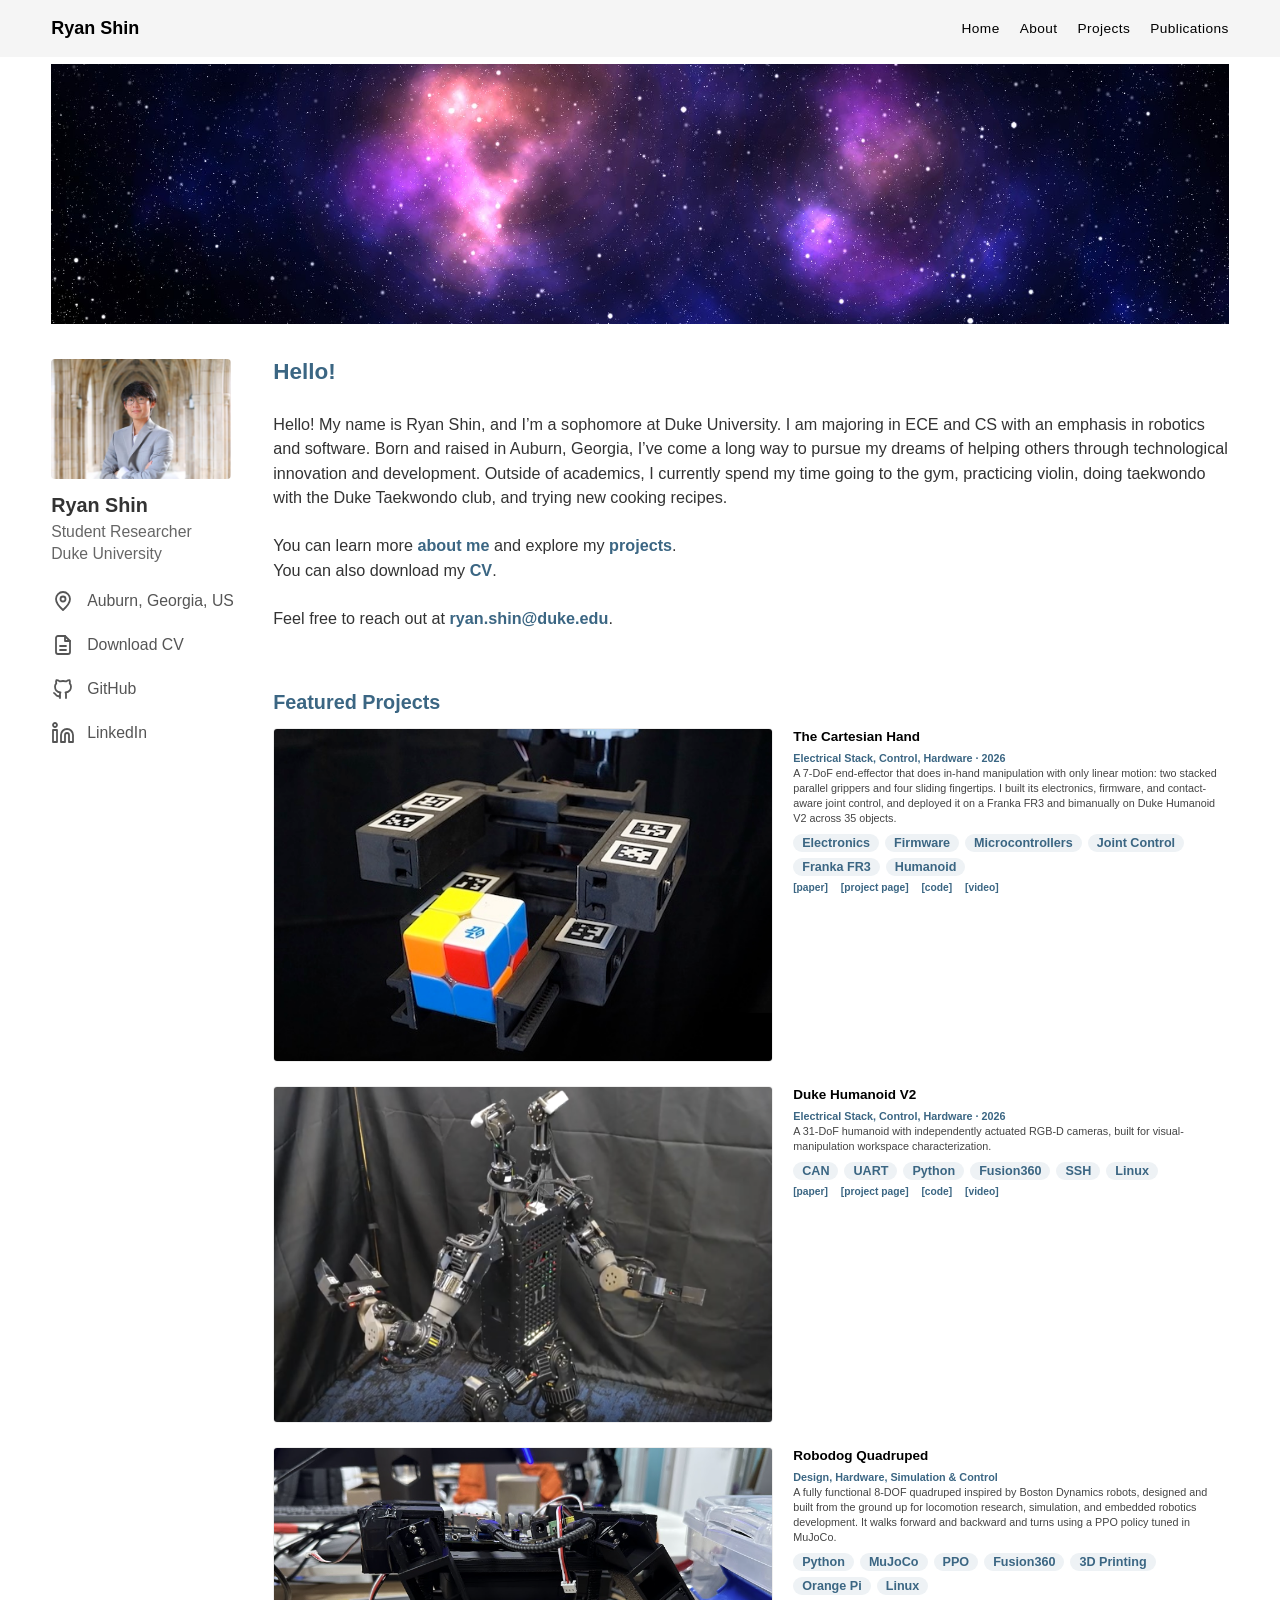
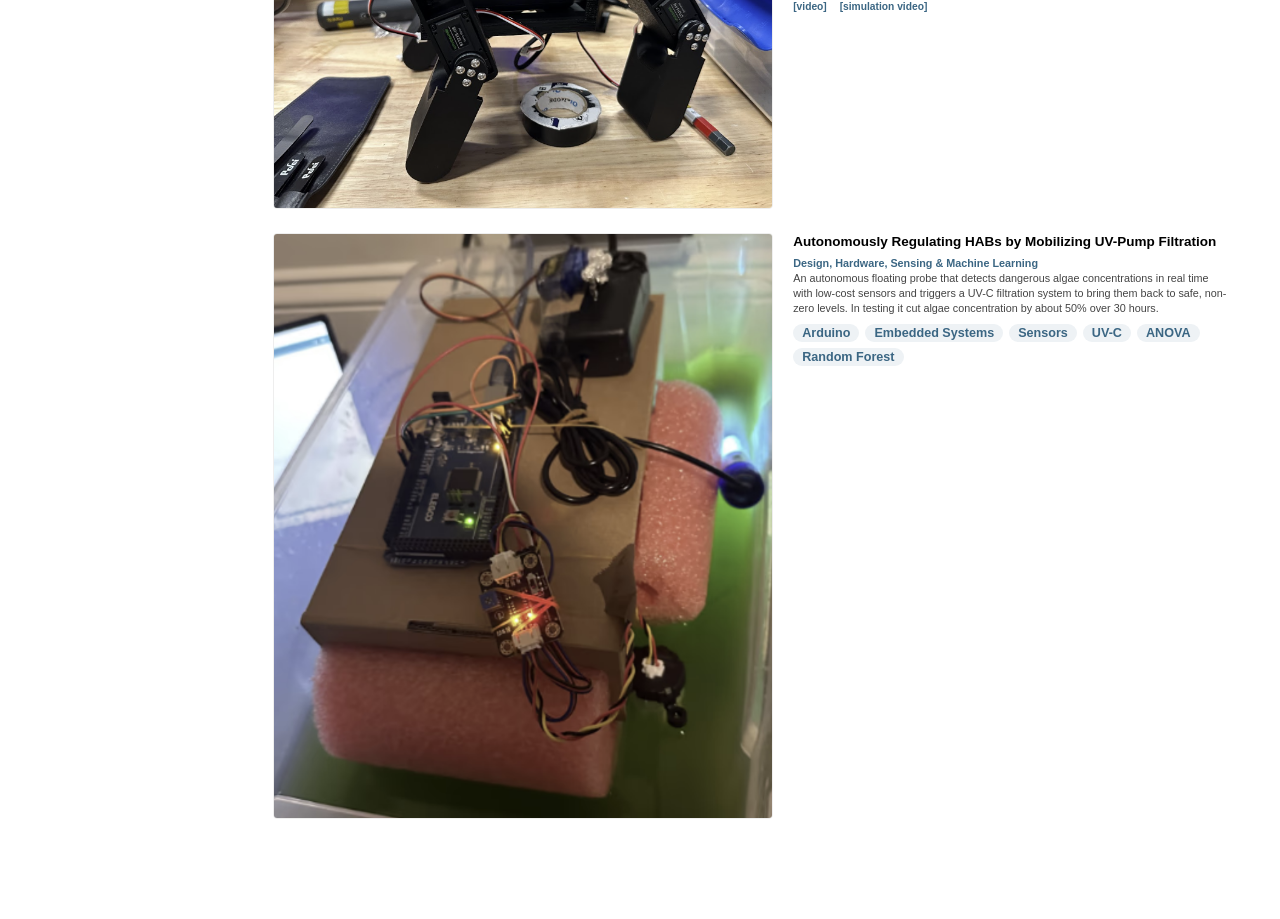
==== commit 44433db9: "cartesian" ====
--- a/index.html
+++ b/index.html
@@ -119,6 +119,24 @@
 
         <div class="highlight-list">
           <article class="highlight-item">
+            <img src="assets/img/cartesian_hand.jpg" alt="The Cartesian Hand" class="highlight-thumb" />
+            <div>
+              <div class="highlight-title">The Cartesian Hand</div>
+              <div class="highlight-authors">
+                <span class="highlight-bold-blue">Electrical Stack, Control, Hardware &middot; 2026</span><br />
+                A 7-DoF end-effector that does in-hand manipulation with only linear motion: two stacked parallel grippers and four sliding fingertips. I built its electronics, firmware, and contact-aware joint control, and deployed it on a Franka FR3 and bimanually on Duke Humanoid V2 across 35 objects.
+              </div>
+              <div class="tag-list"><span class="tag">Electronics</span><span class="tag">Firmware</span><span class="tag">Microcontrollers</span><span class="tag">Joint Control</span><span class="tag">Franka FR3</span><span class="tag">Humanoid</span></div>
+              <div class="highlight-links">
+                <a href="https://arxiv.org/abs/2609.25696" target="_blank" rel="noopener noreferrer">[paper]</a>
+                <a href="https://generalroboticslab.com/cartesian_handv1" target="_blank" rel="noopener noreferrer">[project page]</a>
+                <a href="https://github.com/generalroboticslab/Cartesian_Hand" target="_blank" rel="noopener noreferrer">[code]</a>
+                <a href="https://www.youtube.com/watch?v=ktNcPPTPsQE" target="_blank" rel="noopener noreferrer">[video]</a>
+              </div>
+            </div>
+          </article>
+
+          <article class="highlight-item">
             <img src="assets/img/rob.png" alt="Duke Humanoid V2" class="highlight-thumb" />
             <div>
               <div class="highlight-title">Duke Humanoid V2</div>
